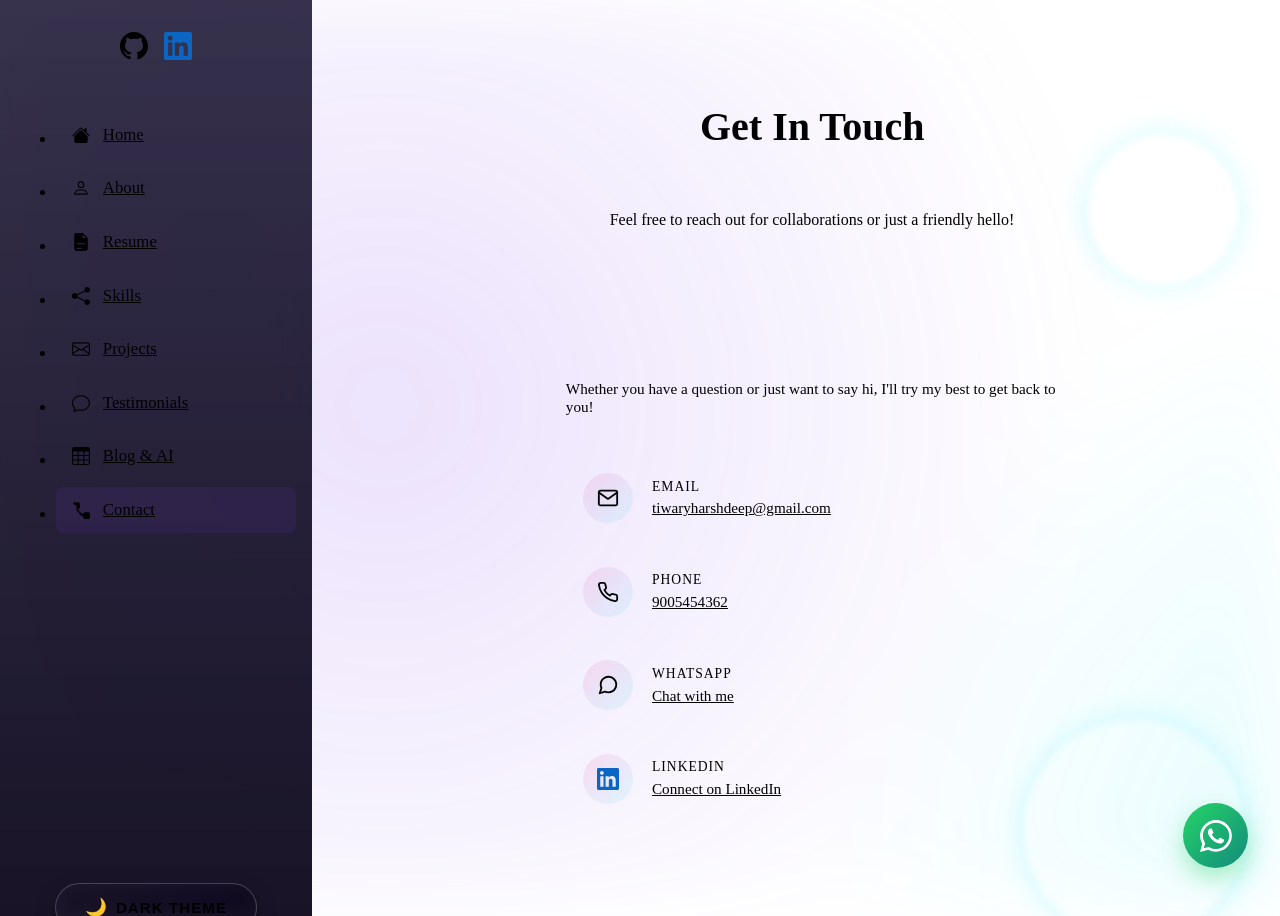
==== contact.html @ 8a3a074f "Update website content" ====
<!DOCTYPE html>
<html lang="en">
<head>
    <meta charset="UTF-8">
    <meta name="viewport" content="width=device-width, initial-scale=1.0">
    <title>Harshdeep Tiwari - Contact</title>
    <!-- CSS Links -->
    <link rel="stylesheet" href="main.css">
    <link rel="stylesheet" href="layout.css">
    <link rel="stylesheet" href="animations.css">
</head>
<body>
    
    <!-- Left Sidebar -->
    <aside class="sidebar">
        <div class="sidebar-profile">
            <div class="sidebar-socials" style="display: flex; justify-content: center; gap: 1rem;">
                <a href="https://github.com/tiwaryharshdeep-ui" target="_blank" rel="noopener noreferrer" style="color: var(--text-color); transition: transform 0.3s, color 0.3s;" onmouseover="this.style.transform='scale(1.2)'; this.style.color='var(--primary-accent)';" onmouseout="this.style.transform='scale(1)'; this.style.color='var(--text-color)';" title="GitHub">
                    <svg width="28" height="28" viewBox="0 0 24 24" fill="currentColor" xmlns="http://www.w3.org/2000/svg"><path d="M12 0C5.37 0 0 5.373 0 12c0 5.302 3.438 9.8 8.207 11.387.6.113.793-.261.793-.577v-2.234c-3.338.726-4.033-1.416-4.033-1.416-.546-1.387-1.333-1.756-1.333-1.756-1.089-.745.083-.729.083-.729 1.205.084 1.839 1.237 1.839 1.237 1.07 1.834 2.807 1.304 3.492.997.107-.775.418-1.305.762-1.604-2.665-.305-5.467-1.334-5.467-5.931 0-1.311.469-2.381 1.236-3.221-.124-.303-.535-1.524.117-3.176 0 0 1.008-.322 3.301 1.23A11.509 11.509 0 0112 5.803c1.02.005 2.047.138 3.006.404 2.291-1.552 3.297-1.23 3.297-1.23.653 1.653.242 2.874.118 3.176.77.84 1.235 1.911 1.235 3.221 0 4.609-2.807 5.624-5.479 5.921.43.372.823 1.102.823 2.222v3.293c0 .319.192.694.801.576C20.566 21.797 24 17.3 24 12c0-6.627-5.373-12-12-12z"/></svg>
                </a>
                <a href="https://www.linkedin.com/in/harshdeep-tiwari-464042344" target="_blank" rel="noopener noreferrer" style="transition: transform 0.3s;" onmouseover="this.style.transform='scale(1.2)'" onmouseout="this.style.transform='scale(1)'" title="LinkedIn">
                    <svg width="28" height="28" viewBox="0 0 24 24" fill="#0A66C2" xmlns="http://www.w3.org/2000/svg"><path d="M20.447 20.452h-3.554v-5.569c0-1.328-.027-3.037-1.852-3.037-1.853 0-2.136 1.445-2.136 2.939v5.667H9.351V9h3.414v1.561h.046c.477-.9 1.637-1.85 3.37-1.85 3.601 0 4.267 2.37 4.267 5.455v6.286zM5.337 7.433c-1.144 0-2.063-.926-2.063-2.065 0-1.138.92-2.063 2.063-2.063 1.14 0 2.064.925 2.064 2.063 0 1.139-.925 2.065-2.064 2.065zm1.782 13.019H3.555V9h3.564v11.452zM22.225 0H1.771C.792 0 0 .774 0 1.729v20.542C0 23.227.792 24 1.771 24h20.451C23.2 24 24 23.227 24 22.271V1.729C24 .774 23.2 0 22.222 0h.003z"/></svg>
                </a>
            </div>
        </div>
        <nav class="sidebar-nav">
            <ul class="nav-links">
                <li><a href="index.html">Home</a></li>
                <li><a href="about.html">About</a></li>
                <li><a href="resume.html">Resume</a></li>
                <li><a href="skills.html">Skills</a></li>
                <li><a href="projects.html">Projects</a></li>
                <li><a href="testimonials.html">Testimonials</a></li>
                <li><a href="blog.html">Blog & AI</a></li>
                <li><a href="contact.html" class="active">Contact</a></li>
            </ul>
        </nav>
        <div class="sidebar-footer">
            <button id="theme-toggle" class="theme-toggle-btn" aria-label="Toggle theme">☀️ Theme</button>
        </div>
    </aside>

    <!-- Main Content -->
    <main class="main-content" style="height: 100vh; overflow: hidden; display: flex; align-items: center;">
        <section id="contact" style="width: 100%; padding: 0;">
            <div class="container">
                <div class="section-header" style="margin-bottom: 1.2rem;">
                    <h2 class="section-title">Get In Touch</h2>
                </div>
                <p class="contact-desc text-center" style="margin-bottom: 1.5rem; font-size: 1rem;">Feel free to reach out for collaborations or just a friendly hello!</p>
                
                <div class="contact-grid" style="grid-template-columns: 1fr; max-width: 550px; margin: 0 auto;">
                    <div class="contact-info card" style="padding: 1.8rem;">
                        <h3 style="font-size: 1.5rem; margin-bottom: 0.5rem;">Contact Information</h3>
                        <p class="info-text" style="margin-bottom: 1.2rem; font-size: 0.95rem;">Whether you have a question or just want to say hi, I'll try my best to get back to you!</p>
                        
                        <div class="contact-methods" style="gap: 1rem;">
                            <div class="contact-method" style="padding: 0.8rem 1rem;">
                                <div class="method-icon">
                                    <svg width="22" height="22" viewBox="0 0 24 24" fill="none" stroke="currentColor" stroke-width="2" stroke-linecap="round" stroke-linejoin="round"><path d="M4 4h16c1.1 0 2 .9 2 2v12c0 1.1-.9 2-2 2H4c-1.1 0-2-.9-2-2V6c0-1.1.9-2 2-2z"></path><polyline points="22,6 12,13 2,6"></polyline></svg>
                                </div>
                                <div class="method-details">
                                    <span class="method-title" style="font-size: 0.85rem;">Email</span>
                                    <a href="#" class="contact-link action-modal-trigger" data-type="email" data-target="tiwaryharshdeep@gmail.com" style="font-size: 0.95rem;">tiwaryharshdeep@gmail.com</a>
                                </div>
                            </div>
                            
                            <div class="contact-method" style="padding: 0.8rem 1rem;">
                                <div class="method-icon">
                                    <svg width="22" height="22" viewBox="0 0 24 24" fill="none" stroke="currentColor" stroke-width="2" stroke-linecap="round" stroke-linejoin="round"><path d="M22 16.92v3a2 2 0 0 1-2.18 2 19.79 19.79 0 0 1-8.63-3.07 19.5 19.5 0 0 1-6-6 19.79 19.79 0 0 1-3.07-8.67A2 2 0 0 1 4.11 2h3a2 2 0 0 1 2 1.72 12.84 12.84 0 0 0 .7 2.81 2 2 0 0 1-.45 2.11L8.09 9.91a16 16 0 0 0 6 6l1.27-1.27a2 2 0 0 1 2.11-.45 12.84 12.84 0 0 0 2.81.7A2 2 0 0 1 22 16.92z"></path></svg>
                                </div>
                                <div class="method-details">
                                    <span class="method-title" style="font-size: 0.85rem;">Phone</span>
                                    <a href="tel:+919005454362" class="contact-link" style="font-size: 0.95rem;">9005454362</a>
                                </div>
                            </div>
                            
                            <div class="contact-method" style="padding: 0.8rem 1rem;">
                                <div class="method-icon">
                                    <svg width="22" height="22" viewBox="0 0 24 24" fill="none" stroke="currentColor" stroke-width="2" stroke-linecap="round" stroke-linejoin="round"><path d="M21 11.5a8.38 8.38 0 0 1-.9 3.8 8.5 8.5 0 0 1-7.6 4.7 8.38 8.38 0 0 1-3.8-.9L3 21l1.9-5.7a8.38 8.38 0 0 1-.9-3.8 8.5 8.5 0 0 1 4.7-7.6 8.38 8.38 0 0 1 3.8-.9h.5a8.48 8.48 0 0 1 8 8v.5z"></path></svg>
                                </div>
                                <div class="method-details">
                                    <span class="method-title" style="font-size: 0.85rem;">WhatsApp</span>
                                    <a href="#" class="contact-link action-modal-trigger" data-type="whatsapp" data-target="919005454362" style="font-size: 0.95rem;">Chat with me</a>
                                </div>
                            </div>
                            
                            <div class="contact-method" style="padding: 0.8rem 1rem;">
                                <div class="method-icon">
                                    <svg width="22" height="22" viewBox="0 0 24 24" fill="#0A66C2" xmlns="http://www.w3.org/2000/svg"><path d="M20.447 20.452h-3.554v-5.569c0-1.328-.027-3.037-1.852-3.037-1.853 0-2.136 1.445-2.136 2.939v5.667H9.351V9h3.414v1.561h.046c.477-.9 1.637-1.85 3.37-1.85 3.601 0 4.267 2.37 4.267 5.455v6.286zM5.337 7.433c-1.144 0-2.063-.926-2.063-2.065 0-1.138.92-2.063 2.063-2.063 1.14 0 2.064.925 2.064 2.063 0 1.139-.925 2.065-2.064 2.065zm1.782 13.019H3.555V9h3.564v11.452zM22.225 0H1.771C.792 0 0 .774 0 1.729v20.542C0 23.227.792 24 1.771 24h20.451C23.2 24 24 23.227 24 22.271V1.729C24 .774 23.2 0 22.222 0h.003z"/></svg>
                                </div>
                                <div class="method-details">
                                    <span class="method-title" style="font-size: 0.85rem;">LinkedIn</span>
                                    <a href="https://www.linkedin.com/in/harshdeep-tiwari-464042344" target="_blank" rel="noopener noreferrer" class="contact-link" style="font-size: 0.95rem;">Connect on LinkedIn</a>
                                </div>
                            </div>
                        </div>
                    </div>
                </div>
            </div>
        </section>
    <!-- Action Modal -->
    <div id="action-modal" class="modal">
        <div class="modal-content card">
            <span class="close-modal">&times;</span>
            <h3 id="modal-title" style="margin-bottom: 0.5rem; background: linear-gradient(to right, var(--primary-accent), var(--secondary-accent)); -webkit-background-clip: text; -webkit-text-fill-color: transparent;">Please enter your details</h3>
            <p style="color: var(--text-muted); margin-bottom: 1.5rem;">Let me know a bit about you before we connect.</p>
            <form id="action-form" class="contact-form">
                <input type="hidden" id="action-type" value="">
                <input type="hidden" id="action-target" value="">
                <div class="form-group">
                    <input type="text" id="action-name" name="name" class="form-input" placeholder="Your Name" required>
                </div>
                <div class="form-group">
                    <input type="text" id="action-purpose" name="purpose" class="form-input" placeholder="Purpose of contact / Message" required>
                </div>
                <button type="submit" class="btn btn-primary submit-btn">
                    <span>Continue</span>
                </button>
            </form>
        </div>
    </div>
    </main>

    <!-- JS Scripts -->
    <script src="data.js"></script>
    <script src="navigation.js"></script>
    <script src="main.js"></script>
</body>
</html>
---- layout.css ----
/* Responsive Layout Containers */

.container {
    width: 100%;
    max-width: 1200px;
    margin: 0 auto;
    padding: 0 2rem;
}

section {
    padding: 6rem 0;
    position: relative;
}

.section-header {
    text-align: center;
    margin-bottom: 4rem;
}

.section-title {
    font-size: 2.5rem;
    display: inline-block;
    position: relative;
    padding-bottom: 0.5rem;
}

.section-title::after {
    content: '';
    position: absolute;
    bottom: 0;
    left: 50%;
    transform: translateX(-50%);
    width: 60px;
    height: 3px;
    background: linear-gradient(90deg, var(--primary-accent), var(--secondary-accent));
    border-radius: 2px;
}

/* Grid Layouts */
.grid-2 {
    display: grid;
    grid-template-columns: repeat(2, 1fr);
    gap: 3rem;
}

.grid-3 {
    display: grid;
    grid-template-columns: repeat(3, 1fr);
    gap: 2rem;
}

/* Responsive adjustments */
@media (max-width: 992px) {
    section { padding: 4rem 0; }
    .grid-3 { grid-template-columns: repeat(2, 1fr); }
}

@media (max-width: 768px) {
    .container { padding: 0 1.5rem; }
    .grid-2 { grid-template-columns: 1fr; }
    .grid-3 { grid-template-columns: 1fr; }
    .section-title { font-size: 2rem; }
}

/* Hero Section Layout */
.hero-section {
    min-height: 100vh;
    display: flex;
    align-items: center;
    padding-top: 80px;
    padding-bottom: 40px;
}

.hero-container {
    display: flex;
    flex-direction: column;
    align-items: center;
    text-align: center;
    justify-content: center;
    gap: 2rem;
}

.hero-content {
    display: flex;
    flex-direction: column;
    align-items: center;
    text-align: center;
}

.hero-name {
    font-size: 3rem;
    font-weight: 700;
    margin-bottom: 0.8rem;
    font-family: var(--font-name);
    background: linear-gradient(to bottom, #ffffff 0%, #cccccc 30%, #999999 50%, #ffffff 51%, #e6e6e6 100%);
    -webkit-background-clip: text;
    -webkit-text-fill-color: transparent;
    filter: drop-shadow(2px 4px 2px rgba(0,0,0,0.8)) drop-shadow(0 0 15px var(--primary-accent)) drop-shadow(0 0 30px var(--secondary-accent));
    line-height: 1.3;
}

.hero-tagline {
    font-size: 1.3rem;
    margin-bottom: 1.5rem;
    max-width: 600px;
    font-family: var(--font-tagline);
    background: linear-gradient(to bottom, #e0f7fa 0%, #80deea 100%);
    -webkit-background-clip: text;
    -webkit-text-fill-color: transparent;
    filter: drop-shadow(1px 2px 1px rgba(0,0,0,0.8)) drop-shadow(0 0 10px var(--secondary-accent));
}

.hero-cta {
    display: flex;
    justify-content: center;
    flex-wrap: wrap;
    gap: 1.2rem;
}

.hero-image-wrapper {
    display: flex;
    justify-content: center;
    align-items: center;
    margin-bottom: 0.5rem;
}

.profile-placeholder {
    width: 100%;
    height: 100%;
    display: flex;
    align-items: center;
    justify-content: center;
    font-size: 5rem;
    font-family: var(--font-heading);
    color: var(--text-color);
}

.btn {
    padding: 0.7rem 1.6rem;
    border-radius: 8px;
    font-size: 0.9rem;
    font-weight: 600;
    cursor: pointer;
    text-align: center;
    display: inline-flex;
    align-items: center;
    justify-content: center;
    gap: 0.5rem;
    transition: all 0.25s ease;
    text-transform: none;
    letter-spacing: 0.3px;
}

.btn-primary {
    background: linear-gradient(135deg, #0ea5e9, #0284c7);
    color: #ffffff;
    border: 1px solid rgba(255, 255, 255, 0.15);
    box-shadow: 0 4px 12px rgba(14, 165, 233, 0.25);
}

.btn-primary:hover {
    background: linear-gradient(135deg, #0284c7, #0369a1);
    box-shadow: 0 6px 16px rgba(14, 165, 233, 0.35);
    transform: translateY(-2px);
}

.btn-secondary {
    background: rgba(255, 255, 255, 0.05);
    backdrop-filter: blur(8px);
    color: var(--text-color);
    border: 1px solid rgba(255, 255, 255, 0.2);
    box-shadow: 0 2px 8px rgba(0, 0, 0, 0.1);
}

.btn-secondary:hover {
    background: rgba(255, 255, 255, 0.12);
    color: #ffffff;
    border-color: var(--primary-accent);
    box-shadow: 0 4px 12px rgba(0, 0, 0, 0.2);
    transform: translateY(-2px);
}

@media (max-width: 768px) {
    .hero-container {
        flex-direction: column;
        text-align: center;
        padding-top: 2rem;
    }
    
    .hero-name { font-size: 2.2rem; }
    .hero-tagline { font-size: 1.1rem; margin: 0 auto 1.5rem; }
    .hero-cta { justify-content: center; }
}

/* Sidebar Layout */
body {
    display: flex;
}

.sidebar {
    width: 280px;
    height: 100vh;
    position: fixed;
    top: 0;
    left: 0;
    background: linear-gradient(180deg, rgba(20, 15, 45, 0.85) 0%, rgba(10, 5, 25, 0.95) 100%);
    backdrop-filter: blur(12px);
    -webkit-backdrop-filter: blur(12px);
    border-right: 1px solid var(--border-color);
    padding: 2rem 1rem;
    display: flex;
    flex-direction: column;
    z-index: 1000;
    transition: var(--transition);
}

[data-theme="light"] .sidebar {
    background: rgba(255, 255, 255, 0.8);
}

.sidebar-profile {
    text-align: center;
    margin-bottom: 2rem;
}

.sidebar-img-wrapper {
    width: 120px;
    height: 120px;
    margin: 0 auto 1rem;
    border-radius: 50%;
    padding: 5px;
    background: conic-gradient(from 0deg, var(--primary-accent), var(--secondary-accent), var(--primary-accent));
}

.sidebar-img {
    width: 100%;
    height: 100%;
    object-fit: cover;
    border-radius: 50%;
    border: 3px solid var(--bg-color);
}

.sidebar-name {
    font-size: 2.2rem;
    margin-bottom: 0.2rem;
    font-family: var(--font-name);
    background: linear-gradient(to bottom, #ffffff 0%, #cccccc 30%, #999999 50%, #ffffff 51%, #e6e6e6 100%);
    -webkit-background-clip: text;
    -webkit-text-fill-color: transparent;
    filter: drop-shadow(1px 2px 1px rgba(0,0,0,0.8)) drop-shadow(0 0 10px var(--primary-accent));
    line-height: 1.2;
}

.sidebar-title {
    font-size: 1.3rem;
    font-family: var(--font-tagline);
    background: linear-gradient(to bottom, #e0f7fa 0%, #80deea 100%);
    -webkit-background-clip: text;
    -webkit-text-fill-color: transparent;
    filter: drop-shadow(1px 1px 1px rgba(0,0,0,0.8)) drop-shadow(0 0 5px var(--secondary-accent));
}

.sidebar-nav {
    flex-grow: 1;
    overflow-y: auto;
}

.nav-links {
    display: flex;
    flex-direction: column;
    gap: 0.5rem;
}

.nav-links li {
    width: 100%;
}

.nav-links a {
    position: relative;
    color: var(--text-color);
    font-weight: 500;
    display: flex;
    align-items: center;
    padding: 0.8rem 1rem;
    border-radius: 8px;
    transition: var(--transition);
}

[data-theme="light"] .nav-links a {
    color: #1e3a8a; /* Deep blue instead of black text in light mode */
}

.nav-links a::after {
    content: '';
    position: absolute;
    bottom: 5px;
    left: 1rem;
    right: 1rem;
    height: 2px;
    background: var(--primary-accent);
    transform: scaleX(0);
    transform-origin: right;
    transition: transform 0.3s ease;
}

.nav-links a:hover::after, .nav-links a.active::after {
    transform: scaleX(1);
    transform-origin: left;
}

.nav-links a:hover, .nav-links a.active {
    background: rgba(124, 58, 237, 0.1);
    color: var(--primary-accent);
}

.sidebar-footer {
    padding-top: 2rem;
    text-align: center;
}

.theme-toggle-btn {
    background: linear-gradient(135deg, rgba(255,255,255,0.05), rgba(255,255,255,0.01));
    backdrop-filter: blur(10px);
    -webkit-backdrop-filter: blur(10px);
    border: 1px solid rgba(255, 255, 255, 0.2);
    box-shadow: 0 8px 20px 0 rgba(0, 0, 0, 0.3);
    border-radius: 50px;
    padding: 0.8rem 1.8rem;
    font-size: 1.1rem;
    font-weight: 700;
    cursor: pointer;
    color: var(--text-color);
    transition: all 0.4s cubic-bezier(0.175, 0.885, 0.32, 1.275);
    display: inline-flex;
    align-items: center;
    gap: 0.8rem;
    text-transform: uppercase;
    letter-spacing: 1px;
}

.theme-toggle-btn:hover {
    transform: translateY(-4px) scale(1.05);
    box-shadow: 0 10px 25px rgba(255, 0, 122, 0.5);
    border-color: var(--primary-accent);
    color: var(--primary-accent);
}

.main-content {
    margin-left: 280px;
    width: calc(100% - 280px);
    min-height: 100vh;
    animation: fadeIn 0.8s ease-out forwards;
}

@keyframes fadeIn {
    from { opacity: 0; transform: translateY(15px); }
    to { opacity: 1; transform: translateY(0); }
}

.mobile-menu-btn {
    display: none;
    position: fixed;
    top: 1rem;
    right: 1rem;
    z-index: 2000;
    background: var(--card-bg);
    border: 1px solid var(--border-color);
    border-radius: 8px;
    padding: 0.5rem 0.8rem;
    color: var(--text-color);
    cursor: pointer;
    backdrop-filter: blur(5px);
    font-size: 1.5rem;
    line-height: 1;
    transition: var(--transition);
}

.mobile-menu-btn:hover {
    color: var(--primary-accent);
    border-color: var(--primary-accent);
}

@media (max-width: 992px) {
    .mobile-menu-btn {
        display: block;
    }
    .sidebar {
        transform: translateX(-100%);
        transition: transform 0.3s ease;
    }
    .sidebar.active {
        transform: translateX(0);
        box-shadow: 0 0 20px rgba(0,0,0,0.5);
    }
    .main-content {
        margin-left: 0;
        width: 100%;
        padding-top: 60px;
    }
}

/* Cards */
.card {
    background: var(--card-bg);
    border: 1px solid var(--border-color);
    border-radius: 15px;
    padding: 2rem;
    transition: var(--transition);
}

.project-card .project-img {
    height: 200px;
    background: rgba(255, 255, 255, 0.05);
    border-radius: 10px;
    margin-bottom: 1.5rem;
}

.project-title { margin-bottom: 1rem; }
.project-tech { color: var(--secondary-accent); font-size: 0.9rem; margin-bottom: 1rem; }

.testimonial-card .author { font-weight: 700; margin-top: 1rem; }
.testimonial-card .role { color: var(--text-muted); font-size: 0.9rem; }

/* Contact Section */
.text-center {
    text-align: center;
}

.contact-desc {
    font-size: 1.2rem;
    color: var(--text-muted);
    margin-bottom: 3rem;
}

.contact-grid {
    display: grid;
    grid-template-columns: 1fr 1.5fr;
    gap: 2rem;
    max-width: 1000px;
    margin: 0 auto;
}

.contact-info {
    display: flex;
    flex-direction: column;
    gap: 1.5rem;
}

.contact-info h3, .contact-form-container h3 {
    font-size: 1.8rem;
    margin-bottom: 1rem;
    background: linear-gradient(to right, var(--primary-accent), var(--secondary-accent));
    -webkit-background-clip: text;
    -webkit-text-fill-color: transparent;
}

.info-text {
    color: var(--text-muted);
    margin-bottom: 1.5rem;
}

.contact-methods {
    display: flex;
    flex-direction: column;
    gap: 1.5rem;
}

.contact-method {
    display: flex;
    align-items: center;
    gap: 1.2rem;
    padding: 1rem;
    border-radius: 10px;
    background: rgba(255,255,255,0.02);
    border: 1px solid rgba(255,255,255,0.05);
    transition: var(--transition);
}

.contact-method:hover {
    transform: translateY(-3px);
    background: rgba(255,255,255,0.05);
    border-color: rgba(255,255,255,0.1);
    box-shadow: 0 5px 15px rgba(0,0,0,0.1);
}

.method-icon {
    width: 50px;
    height: 50px;
    display: flex;
    align-items: center;
    justify-content: center;
    background: linear-gradient(135deg, rgba(255, 0, 122, 0.1), rgba(0, 240, 255, 0.1));
    border-radius: 50%;
    color: var(--secondary-accent);
    flex-shrink: 0;
    transition: var(--transition);
}

.contact-method:hover .method-icon {
    color: var(--primary-accent);
    transform: scale(1.1);
    box-shadow: var(--glow-primary);
}

.method-details {
    display: flex;
    flex-direction: column;
}

.method-title {
    font-size: 0.9rem;
    color: var(--text-muted);
    text-transform: uppercase;
    letter-spacing: 1px;
    margin-bottom: 0.3rem;
}

.contact-link {
    color: var(--text-color);
    font-weight: 500;
    transition: var(--transition);
}

.contact-link:hover {
    color: var(--primary-accent);
}

/* Form Styles */
.contact-form {
    display: flex;
    flex-direction: column;
    gap: 1.5rem;
}

.form-group {
    position: relative;
}

.form-input, .form-textarea {
    width: 100%;
    padding: 1rem 1.2rem;
    background: rgba(0, 0, 0, 0.2);
    border: 1px solid var(--border-color);
    border-radius: 8px;
    color: var(--text-color);
    font-family: var(--font-body);
    font-size: 1rem;
    transition: var(--transition);
    backdrop-filter: blur(5px);
}

[data-theme="light"] .form-input, [data-theme="light"] .form-textarea {
    background: rgba(255, 255, 255, 0.5);
}

.form-input:focus, .form-textarea:focus {
    outline: none;
    border-color: var(--secondary-accent);
    box-shadow: 0 0 10px rgba(0, 240, 255, 0.2);
    background: rgba(0, 0, 0, 0.3);
}

[data-theme="light"] .form-input:focus, [data-theme="light"] .form-textarea:focus {
    background: rgba(255, 255, 255, 0.9);
}

.form-textarea {
    resize: vertical;
    min-height: 120px;
}

.submit-btn {
    display: inline-flex;
    align-items: center;
    justify-content: center;
    gap: 0.8rem;
    width: 100%;
    padding: 1.2rem;
    font-size: 1.1rem;
}

.send-icon {
    transition: transform 0.3s ease;
}

.submit-btn:hover .send-icon {
    transform: translate(4px, -4px);
}

@media (max-width: 992px) {
    .contact-grid {
        grid-template-columns: 1fr;
    }
}

@media (max-width: 768px) {
    .contact-method {
        padding: 0.8rem;
    }
    .method-icon {
        width: 40px;
        height: 40px;
    }
}

/* About Section */
.about-grid {
    display: grid;
    grid-template-columns: 1fr 1.5fr;
    gap: 4rem;
    align-items: center;
}

.about-image-wrapper {
    padding: 1rem;
    position: relative;
    border-radius: 20px;
}

.about-image-inner {
    position: relative;
    border-radius: 15px;
    overflow: hidden;
    aspect-ratio: 4/5;
}

.about-hero-img {
    width: 100%;
    height: 100%;
    object-fit: cover;
    transition: transform 0.5s ease;
}

.about-image-wrapper:hover .about-hero-img {
    transform: scale(1.05);
}

.about-experience-badge {
    position: absolute;
    bottom: -20px;
    right: -20px;
    background: linear-gradient(135deg, var(--primary-accent), var(--secondary-accent));
    padding: 1.5rem;
    border-radius: 50%;
    width: 140px;
    height: 140px;
    display: flex;
    flex-direction: column;
    justify-content: center;
    align-items: center;
    text-align: center;
    box-shadow: 0 10px 30px rgba(0,0,0,0.3);
    border: 4px solid var(--bg-color);
    animation: float 4s ease-in-out infinite;
}

@keyframes float {
    0% { transform: translateY(0px); }
    50% { transform: translateY(-10px); }
    100% { transform: translateY(0px); }
}

.badge-number {
    font-size: 1.2rem;
    font-weight: 700;
    color: #fff;
    margin-bottom: 0.2rem;
}

.badge-text {
    font-size: 0.8rem;
    color: rgba(255,255,255,0.9);
    line-height: 1.2;
}

.about-greeting {
    font-size: 2.5rem;
    margin-bottom: 1rem;
}

.highlight-text {
    background: linear-gradient(45deg, var(--primary-accent), var(--secondary-accent));
    -webkit-background-clip: text;
    -webkit-text-fill-color: transparent;
}

.about-lead {
    font-size: 1.3rem;
    color: var(--text-color);
    margin-bottom: 2rem;
    font-family: var(--font-tagline);
}

.about-description {
    color: var(--text-muted);
    margin-bottom: 2.5rem;
    display: flex;
    flex-direction: column;
    gap: 1rem;
    font-size: 1.1rem;
}

.about-highlights {
    display: grid;
    grid-template-columns: 1fr 1fr;
    gap: 1.5rem;
    margin-bottom: 3rem;
}

.highlight-item {
    display: flex;
    align-items: flex-start;
    gap: 1rem;
    padding: 1.5rem;
    background: rgba(255,255,255,0.02);
    border: 1px solid rgba(255,255,255,0.05);
    border-radius: 15px;
    transition: var(--transition);
}

.highlight-item:hover {
    transform: translateY(-5px);
    background: rgba(255,255,255,0.05);
    border-color: var(--primary-accent);
}

.highlight-icon {
    font-size: 2rem;
    background: linear-gradient(135deg, rgba(255, 0, 122, 0.1), rgba(0, 240, 255, 0.1));
    width: 50px;
    height: 50px;
    display: flex;
    align-items: center;
    justify-content: center;
    border-radius: 12px;
}

.highlight-info h4 {
    margin-bottom: 0.3rem;
    font-size: 1.1rem;
}

.highlight-info p {
    color: var(--text-muted);
    font-size: 0.9rem;
}

.about-cta {
    display: flex;
    gap: 1rem;
}

@media (max-width: 992px) {
    .about-grid {
        grid-template-columns: 1fr;
        gap: 3rem;
    }
    .about-image-wrapper {
        max-width: 400px;
        margin: 0 auto;
    }
    .about-experience-badge {
        bottom: -10px;
        right: -10px;
        width: 100px;
        height: 100px;
        padding: 1rem;
    }
    .badge-number { font-size: 1rem; }
    .badge-text { font-size: 0.7rem; }
}

@media (max-width: 768px) {
    .about-highlights {
        grid-template-columns: 1fr;
    }
    .about-greeting {
        font-size: 2rem;
    }
}

/* Modal Styles */
.modal {
    display: none; 
    position: fixed; 
    z-index: 1000; 
    left: 0;
    top: 0;
    width: 100%; 
    height: 100%; 
    background-color: rgba(0,0,0,0.5); 
    backdrop-filter: blur(5px);
    align-items: center;
    justify-content: center;
}

.modal.show {
    display: flex;
}

.modal-content {
    background-color: var(--card-bg);
    padding: 2rem;
    border-radius: 15px;
    width: 90%;
    max-width: 500px;
    position: relative;
    border: 1px solid var(--border-color);
}

.close-modal {
    color: var(--text-color);
    position: absolute;
    top: 15px;
    right: 20px;
    font-size: 28px;
    font-weight: bold;
    cursor: pointer;
}

.close-modal:hover {
    color: var(--primary-accent);
}

/* Floating WhatsApp Widget */
.floating-wa {
    position: fixed;
    bottom: 2rem;
    right: 2rem;
    width: 65px;
    height: 65px;
    background: linear-gradient(135deg, #25D366, #128C7E);
    color: white;
    border-radius: 50%;
    display: flex;
    justify-content: center;
    align-items: center;
    box-shadow: 0 10px 25px rgba(37, 211, 102, 0.4);
    z-index: 1000;
    transition: transform 0.3s cubic-bezier(0.175, 0.885, 0.32, 1.275), box-shadow 0.3s ease;
}

.floating-wa:hover {
    transform: scale(1.15);
    box-shadow: 0 15px 35px rgba(37, 211, 102, 0.6);
    color: white;
}

@media (max-width: 768px) {
    .floating-wa {
        bottom: 1.5rem;
        right: 1.5rem;
        width: 55px;
        height: 55px;
    }
}

/* Scroll Progress Bar */
#scroll-progress {
    position: fixed;
    top: 0;
    left: 0;
    width: 0%;
    height: 4px;
    background: linear-gradient(90deg, var(--primary-accent), var(--secondary-accent));
    z-index: 10000;
    transition: width 0.1s ease;
}

/* Back to Top Button */
#back-to-top {
    position: fixed;
    bottom: 2rem;
    left: 2rem;
    width: 50px;
    height: 50px;
    background: var(--card-bg);
    color: var(--primary-accent);
    border: 1px solid var(--border-color);
    border-radius: 50%;
    display: flex;
    justify-content: center;
    align-items: center;
    cursor: pointer;
    z-index: 999;
    opacity: 0;
    visibility: hidden;
    transform: translateY(20px);
    transition: all 0.3s cubic-bezier(0.175, 0.885, 0.32, 1.275);
    backdrop-filter: blur(10px);
}
#back-to-top.visible {
    opacity: 1;
    visibility: visible;
    transform: translateY(0);
}
#back-to-top:hover {
    background: var(--primary-accent);
    color: white;
    transform: translateY(-5px);
}
@media (max-width: 768px) {
    #back-to-top {
        bottom: 1.5rem;
        left: 1.5rem;
        width: 45px;
        height: 45px;
    }
}

/* Background Glowing Blobs */
.bg-blob {
    position: fixed;
    border-radius: 50%;
    filter: blur(120px);
    z-index: -1;
    opacity: 0.15;
    pointer-events: none;
}
.blob-1 {
    top: -10%;
    left: -10%;
    width: 50vw;
    height: 50vw;
    background: var(--primary-accent);
    animation: floatBlob 15s infinite alternate ease-in-out;
}
.blob-2 {
    bottom: -10%;
    right: -10%;
    width: 60vw;
    height: 60vw;
    background: var(--secondary-accent);
    animation: floatBlob 20s infinite alternate-reverse ease-in-out;
}
[data-theme="light"] .bg-blob {
    opacity: 0.1;
}

/* ==========================================================================
   Responsive Design System (Mobile, Tablet, Desktop)
   ========================================================================== */

/* Tablet Breakpoints (max-width: 992px) */
@media (max-width: 992px) {
    .container {
        padding: 0 1.5rem;
    }

    .main-content {
        margin-left: 0;
        width: 100%;
        padding-top: 70px;
    }

    .sidebar {
        width: 260px;
        transform: translateX(-100%);
        transition: transform 0.35s cubic-bezier(0.4, 0, 0.2, 1);
        z-index: 10000;
        box-shadow: none;
    }

    .sidebar.active {
        transform: translateX(0);
        box-shadow: 10px 0 30px rgba(0, 0, 0, 0.7);
    }

    .mobile-menu-btn {
        display: flex;
        align-items: center;
        justify-content: center;
        position: fixed;
        top: 1rem;
        right: 1rem;
        width: 44px;
        height: 44px;
        border-radius: 12px;
        background: var(--card-bg);
        border: 1px solid var(--border-color);
        color: var(--primary-accent);
        font-size: 1.4rem;
        z-index: 10001;
        cursor: pointer;
        backdrop-filter: blur(10px);
        -webkit-backdrop-filter: blur(10px);
        transition: all 0.3s ease;
    }

    .grid-3 {
        grid-template-columns: repeat(2, 1fr);
        gap: 1.5rem;
    }

    .grid-2 {
        grid-template-columns: 1fr;
        gap: 1.5rem;
    }

    .about-grid {
        grid-template-columns: 1fr;
        gap: 2.5rem;
    }

    .services-grid {
        grid-template-columns: repeat(2, 1fr) !important;
        gap: 1.5rem !important;
    }

    .skills-grid {
        grid-template-columns: repeat(3, 1fr) !important;
        gap: 1.2rem !important;
    }
}

/* Mobile Breakpoints (max-width: 768px) */
@media (max-width: 768px) {
    .container {
        padding: 0 1rem;
    }

    .section-title {
        font-size: 1.75rem;
    }

    /* Hero Section Mobile Adjustments */
    .hero-section {
        min-height: auto;
        padding-top: 50px;
        padding-bottom: 40px;
    }

    .hero-container {
        gap: 1.5rem;
    }

    .hero-name {
        font-size: 2.1rem;
    }

    .hero-tagline {
        font-size: 1.05rem;
        margin-bottom: 1.2rem;
    }

    .hero-description {
        font-size: 0.9rem;
        margin-bottom: 1.5rem;
        padding: 0 0.5rem;
    }

    .circular-profile-card {
        width: 170px;
        height: 170px;
    }

    .card-badge {
        width: 36px;
        height: 36px;
    }

    .card-badge img {
        width: 20px;
        height: 20px;
    }

    .card-badge svg {
        width: 18px;
        height: 18px;
    }

    .badge-1 { top: -12%; left: 38%; }
    .badge-2 { top: 6%; right: -12%; }
    .badge-3 { top: 44%; right: -18%; }
    .badge-4 { bottom: 6%; right: -12%; }
    .badge-5 { bottom: -12%; left: 38%; }
    .badge-6 { bottom: 6%; left: -12%; }
    .badge-7 { top: 44%; left: -18%; }

    .hero-cta {
        flex-direction: column;
        width: 100%;
        max-width: 280px;
        gap: 0.8rem;
    }

    .btn {
        width: 100%;
        padding: 0.7rem 1.2rem;
        font-size: 0.85rem;
    }

    /* Grid Layouts on Mobile */
    .grid-3, .services-grid, .skills-grid {
        grid-template-columns: repeat(2, 1fr) !important;
        gap: 1rem !important;
    }

    .card {
        padding: 1.4rem 1rem;
    }

    /* Contact Section Mobile Overflow Fix */
    .main-content[style*="height: 100vh"] {
        height: auto !important;
        min-height: 100vh;
        overflow: visible !important;
    }

    .floating-wa {
        bottom: 1.2rem;
        right: 1.2rem;
        width: 50px;
        height: 50px;
    }

    #back-to-top {
        bottom: 1.2rem;
        left: 1.2rem;
        width: 44px;
        height: 44px;
    }
}

/* Small Mobile Breakpoints (max-width: 480px) */
@media (max-width: 480px) {
    .grid-3, .services-grid, .skills-grid {
        grid-template-columns: 1fr !important;
    }

    .hero-name {
        font-size: 1.8rem;
    }

    .circular-profile-card {
        width: 150px;
        height: 150px;
    }
}

/* Resume Specific Layout Styles */
.resume-header-card {
    display: flex;
    justify-content: space-between;
    align-items: center;
    flex-wrap: wrap;
    gap: 1.5rem;
    padding: 2rem 2.5rem;
    margin-bottom: 2.5rem;
}

.resume-download-box {
    display: flex;
    align-items: center;
    gap: 1rem;
    flex-wrap: wrap;
}

.resume-section {
    margin-bottom: 2.5rem;
}

.resume-section-title {
    font-size: 1.4rem;
    color: var(--primary-accent);
    margin-bottom: 1.5rem;
    display: flex;
    align-items: center;
    gap: 0.75rem;
    border-bottom: 1px solid var(--border-color, rgba(255, 255, 255, 0.1));
    padding-bottom: 0.75rem;
}

.resume-timeline {
    position: relative;
    padding-left: 2rem;
    border-left: 2px solid var(--primary-accent);
}

.resume-timeline-item {
    position: relative;
    margin-bottom: 2rem;
}

.resume-timeline-item:last-child {
    margin-bottom: 0;
}

.resume-timeline-item::before {
    content: '';
    position: absolute;
    left: -2.5rem;
    top: 0.35rem;
    width: 14px;
    height: 14px;
    border-radius: 50%;
    background: var(--primary-accent);
    box-shadow: 0 0 10px var(--primary-accent);
}

.resume-item-header {
    display: flex;
    justify-content: space-between;
    align-items: baseline;
    flex-wrap: wrap;
    gap: 0.5rem;
    margin-bottom: 0.5rem;
}

.resume-item-title {
    font-size: 1.2rem;
    color: var(--text-color);
    font-weight: 600;
}

.resume-item-subtitle {
    font-size: 0.95rem;
    color: var(--secondary-accent);
    font-weight: 500;
}

.resume-item-date {
    font-size: 0.85rem;
    color: var(--text-muted);
    background: rgba(255, 255, 255, 0.05);
    padding: 0.2rem 0.6rem;
    border-radius: 12px;
}

.resume-bullet-list {
    list-style: none;
    padding: 0;
    margin: 0.75rem 0 0 0;
}

.resume-bullet-list li {
    position: relative;
    padding-left: 1.25rem;
    margin-bottom: 0.5rem;
    color: var(--text-muted);
    font-size: 0.95rem;
    line-height: 1.6;
}

.resume-bullet-list li::before {
    content: '▹';
    position: absolute;
    left: 0;
    color: var(--primary-accent);
    font-size: 1.1rem;
    line-height: 1;
}

.resume-skills-grid {
    display: grid;
    grid-template-columns: repeat(2, 1fr);
    gap: 1.5rem;
    width: 100%;
}

.resume-skill-box {
    background: rgba(255, 255, 255, 0.03);
    border: 1px solid rgba(255, 255, 255, 0.08);
    border-radius: 12px;
    padding: 1.25rem;
    display: flex;
    flex-direction: column;
    height: 100%;
}

.skill-tag-group {
    display: flex;
    flex-wrap: wrap;
    gap: 0.6rem;
    margin-top: 0.75rem;
    flex-grow: 1;
}

.skill-tag {
    background: rgba(0, 240, 255, 0.1);
    color: var(--primary-accent);
    border: 1px solid rgba(0, 240, 255, 0.25);
    padding: 0.4rem 0.9rem;
    border-radius: 20px;
    font-size: 0.88rem;
    font-weight: 500;
    transition: all 0.3s ease;
}

.skill-tag:hover {
    background: var(--primary-accent);
    color: #000;
    box-shadow: 0 0 12px var(--primary-accent);
    transform: translateY(-2px);
}

.pdf-viewer-card {
    padding: 1.5rem;
    border-radius: 16px;
    background: var(--card-bg, rgba(20, 20, 30, 0.6));
    backdrop-filter: blur(10px);
    border: 1px solid var(--border-color, rgba(255, 255, 255, 0.1));
    width: 100%;
}

.pdf-iframe-wrapper {
    width: 100%;
    height: 90vh;
    min-height: 850px;
    border-radius: 12px;
    overflow: hidden;
    box-shadow: 0 10px 30px rgba(0, 0, 0, 0.3);
}

.pdf-iframe {
    width: 100%;
    height: 100%;
    border: none;
}

/* True Fullscreen PDF View (No Small Pop-up Window) */
.pdf-modal {
    display: none;
    position: fixed;
    top: 0;
    left: 0;
    width: 100vw;
    height: 100vh;
    background: #0b0f19;
    z-index: 99999;
    padding: 0;
    margin: 0;
}

.pdf-modal.show {
    display: flex;
    flex-direction: column;
    animation: fadeIn 0.2s ease-in-out;
}

.pdf-modal-content {
    width: 100vw;
    height: 100vh;
    max-width: 100vw;
    max-height: 100vh;
    background: #0b0f19;
    border-radius: 0;
    border: none;
    display: flex;
    flex-direction: column;
    overflow: hidden;
    box-shadow: none;
}

.pdf-modal-header {
    display: flex;
    justify-content: space-between;
    align-items: center;
    padding: 0.75rem 1.5rem;
    background: #111827;
    border-bottom: 1px solid rgba(255, 255, 255, 0.1);
    height: 55px;
    flex-shrink: 0;
}

.pdf-modal-body {
    flex: 1;
    width: 100vw;
    height: calc(100vh - 55px);
}
    width: 100%;
    height: 100%;
}

/* Sidebar Resume Sub-Menu & ScrollSpy Styling */
.sidebar-resume-nav {
    margin-top: 1rem;
    padding-top: 0.8rem;
    border-top: 1px solid var(--border-color, rgba(255, 255, 255, 0.08));
}

.sidebar-section-title {
    font-size: 0.7rem;
    text-transform: uppercase;
    letter-spacing: 1px;
    color: var(--primary-accent);
    font-weight: 700;
    display: block;
    margin-bottom: 0.5rem;
    padding-left: 0.4rem;
}

.sidebar-sub-links {
    display: flex;
    flex-direction: column;
    gap: 0.25rem;
    max-height: 240px;
    overflow-y: auto;
    padding-right: 0.2rem;
}

.sidebar-sub-links::-webkit-scrollbar {
    width: 3px;
}
.sidebar-sub-links::-webkit-scrollbar-thumb {
    background: var(--primary-accent);
    border-radius: 4px;
}

.sidebar-sub-links a {
    font-size: 0.82rem;
    color: var(--text-muted);
    padding: 0.35rem 0.6rem;
    border-radius: 6px;
    display: flex;
    align-items: center;
    gap: 0.4rem;
    transition: all 0.2s ease;
    border-left: 2px solid transparent;
}

.sidebar-sub-links a:hover,
.sidebar-sub-links a.active {
    color: #ffffff;
    background: rgba(0, 240, 255, 0.12);
    border-left-color: var(--primary-accent);
    font-weight: 600;
}
---- animations.css ----
/* Keyframes, Glows, Glassmorphism */

/* Animated Aurora & Tech Grid Background */
body {
    background-color: var(--bg-color);
    position: relative;
}

body::before {
    content: '';
    position: fixed;
    top: 0; left: 0; width: 100%; height: 100%;
    background-image: 
        linear-gradient(rgba(255, 255, 255, 0.02) 1px, transparent 1px),
        linear-gradient(90deg, rgba(255, 255, 255, 0.02) 1px, transparent 1px);
    background-size: 40px 40px;
    z-index: -2;
    pointer-events: none;
}

[data-theme="light"] body::before {
    background-image: 
        linear-gradient(rgba(0, 0, 0, 0.03) 1px, transparent 1px),
        linear-gradient(90deg, rgba(0, 0, 0, 0.03) 1px, transparent 1px);
}

body::after {
    content: '';
    position: fixed;
    top: 0; left: 0; width: 100%; height: 100%;
    background: 
        radial-gradient(circle at 20% 30%, rgba(124, 58, 237, 0.15) 0%, transparent 40%),
        radial-gradient(circle at 80% 70%, rgba(0, 229, 255, 0.15) 0%, transparent 40%);
    filter: blur(40px);
    z-index: -1;
    pointer-events: none;
    background-size: 150% 150%;
    animation: aurora 15s ease-in-out infinite alternate;
}

@keyframes aurora {
    0% { background-position: 0% 0%; }
    100% { background-position: 100% 100%; }
}

[data-theme="light"] body::after {
    background: 
        radial-gradient(circle at 20% 30%, rgba(109, 40, 217, 0.1) 0%, transparent 40%),
        radial-gradient(circle at 80% 70%, rgba(2, 132, 199, 0.1) 0%, transparent 40%);
}

/* Circular Profile Card */
.circular-profile-card {
    position: relative;
    width: 200px;
    height: 200px;
    border-radius: 50%;
    display: flex;
    align-items: center;
    justify-content: center;
    z-index: 1;
}

.circular-profile-card::before {
    content: '';
    position: absolute;
    inset: -6px;
    border-radius: 50%;
    background: conic-gradient(from 0deg, var(--primary-accent), var(--secondary-accent), var(--primary-accent));
    animation: spin-border 4s linear infinite;
    z-index: -2;
    filter: blur(8px);
    opacity: 0.8;
    transition: opacity 0.3s ease;
}

.circular-profile-card:hover::before {
    opacity: 1;
    filter: blur(12px);
}

.circular-profile-card::after {
    content: '';
    position: absolute;
    inset: 0;
    border-radius: 50%;
    background: var(--bg-color);
    z-index: -1;
}

.profile-img-container {
    width: 100%;
    height: 100%;
    border-radius: 50%;
    overflow: hidden;
    padding: 6px;
    background: rgba(255, 255, 255, 0.05);
    backdrop-filter: blur(10px);
    -webkit-backdrop-filter: blur(10px);
    border: 1px solid rgba(255, 255, 255, 0.1);
}

.profile-img {
    width: 100%;
    height: 100%;
    object-fit: cover;
    border-radius: 50%;
    transition: transform 0.5s ease;
}

.circular-profile-card:hover .profile-img {
    transform: scale(1.05);
}

@keyframes spin-border {
    0% { transform: rotate(0deg); }
    100% { transform: rotate(360deg); }
}

/* Floating Badges */
.card-badge {
    position: absolute;
    width: 42px;
    height: 42px;
    background: var(--card-bg);
    backdrop-filter: blur(10px);
    -webkit-backdrop-filter: blur(10px);
    border: 1px solid var(--border-color);
    border-radius: 50%;
    display: flex;
    align-items: center;
    justify-content: center;
    box-shadow: 0 6px 12px rgba(0,0,0,0.2);
    z-index: 2;
    transition: transform 0.3s ease;
}

.card-badge:hover {
    transform: translateY(-5px) scale(1.1);
}

.card-badge img {
    width: 24px;
    height: 24px;
}

.card-badge svg {
    width: 22px;
    height: 22px;
}

.badge-1 { top: -10%; left: 40%; animation: float-badge 4s ease-in-out infinite; }
.badge-2 { top: 8%; right: -10%; animation: float-badge 5s ease-in-out infinite 1s; }
.badge-3 { top: 44%; right: -16%; animation: float-badge 4.5s ease-in-out infinite 0.5s; }
.badge-4 { bottom: 8%; right: -10%; animation: float-badge 4.2s ease-in-out infinite 1.5s; }
.badge-5 { bottom: -10%; left: 40%; animation: float-badge 4.8s ease-in-out infinite 0.8s; }
.badge-6 { bottom: 8%; left: -10%; animation: float-badge 5.1s ease-in-out infinite 1.2s; }
.badge-7 { top: 44%; left: -16%; animation: float-badge 4.6s ease-in-out infinite 0.3s; }

@keyframes float-badge {
    0%, 100% { transform: translateY(0); }
    50% { transform: translateY(-10px); }
}

/* Floating Animation */
@keyframes float {
    0% { transform: translateY(0px); }
    50% { transform: translateY(-20px); }
    100% { transform: translateY(0px); }
}

.float-anim {
    animation: float 6s ease-in-out infinite;
}

/* Professional Button Hover Styling */
.glow-effect {
    position: relative;
    z-index: 1;
    box-shadow: 0 4px 14px rgba(14, 165, 233, 0.2);
}

.glow-effect::before {
    display: none !important;
}

.glow-effect:hover {
    box-shadow: 0 6px 18px rgba(14, 165, 233, 0.3);
    transform: translateY(-2px);
}

@media (max-width: 768px) {
    .glass-profile {
        width: 280px;
        height: 280px;
    }
}

/* Card Glow Hover */
.card-glow:hover {
    box-shadow: 0 0 15px rgba(0, 229, 255, 0.2);
    border-color: rgba(0, 229, 255, 0.4);
    transform: translateY(-5px);
}

/* Unique Text Reveal Animation */
@keyframes text-reveal-unique {
    0% {
        clip-path: polygon(0 0, 0 0, 0 100%, 0% 100%);
        transform: translateX(-50px);
        opacity: 0;
        filter: blur(10px);
    }
    100% {
        clip-path: polygon(0 0, 100% 0, 100% 100%, 0 100%);
        transform: translateX(0);
        opacity: 1;
        filter: blur(0px);
    }
}

.hero-name {
    animation: text-reveal-unique 1.2s cubic-bezier(0.77, 0, 0.175, 1) forwards;
}

.hero-tagline {
    opacity: 0;
    animation: text-reveal-unique 1.2s cubic-bezier(0.77, 0, 0.175, 1) 0.3s forwards;
}

.hero-description {
    opacity: 0;
    animation: text-reveal-unique 1.2s cubic-bezier(0.77, 0, 0.175, 1) 0.5s forwards;
}

.hero-cta {
    opacity: 0;
    animation: text-reveal-unique 1.2s cubic-bezier(0.77, 0, 0.175, 1) 0.7s forwards;
}

/* Big Image Pop-in (Fast but not faster) */
@keyframes image-pop-in {
    0% {
        transform: scale(0.6) translateY(50px);
        opacity: 0;
    }
    100% {
        transform: scale(1) translateY(0);
        opacity: 1;
    }
}

.hero-image-wrapper {
    animation: image-pop-in 0.7s cubic-bezier(0.2, 0.8, 0.2, 1) forwards;
}

/* Page Loader Overlay */
#page-loader {
    position: fixed;
    top: 0;
    left: 0;
    width: 100%;
    height: 100%;
    background-color: var(--bg-color);
    background-image: var(--bg-gradient);
    z-index: 9999;
    display: flex;
    justify-content: center;
    align-items: center;
    transition: opacity 0.3s ease;
}

#page-loader.fade-out {
    opacity: 0;
    pointer-events: none;
}

.loader-spinner {
    width: 70px;
    height: 70px;
    border-radius: 50%;
    border: 4px solid transparent;
    border-top-color: var(--primary-accent);
    border-bottom-color: var(--secondary-accent);
    animation: spin-loader 1.2s linear infinite;
    position: relative;
}

.loader-spinner::before {
    content: '';
    position: absolute;
    top: 8px; left: 8px; right: 8px; bottom: 8px;
    border-radius: 50%;
    border: 4px solid transparent;
    border-left-color: var(--accent-color);
    animation: spin-loader 0.8s linear infinite reverse;
}

@keyframes spin-loader {
    0% { transform: rotate(0deg); }
    100% { transform: rotate(360deg); }
}

/* --- Massive Animation Upgrades --- */

/* Scroll Animations */
.animate-on-scroll {
    opacity: 0;
    transition: all 0.8s cubic-bezier(0.175, 0.885, 0.32, 1.275);
    will-change: transform, opacity;
}
.animate-fade-in.is-visible { opacity: 1; }
.animate-slide-up { transform: translateY(50px); }
.animate-slide-up.is-visible { opacity: 1; transform: translateY(0); }
.animate-slide-left { transform: translateX(50px); }
.animate-slide-left.is-visible { opacity: 1; transform: translateX(0); }
.animate-slide-right { transform: translateX(-50px); }
.animate-slide-right.is-visible { opacity: 1; transform: translateX(0); }
.animate-zoom-in { transform: scale(0.8); }
.animate-zoom-in.is-visible { opacity: 1; transform: scale(1); }
.animate-flip { transform: perspective(400px) rotateY(90deg); }
.animate-flip.is-visible { opacity: 1; transform: perspective(400px) rotateY(0deg); }

/* Button Bounce & Ripple */
@keyframes bounce {
    0%, 100% { transform: translateY(0); }
    50% { transform: translateY(-5px); }
}
.btn-bounce:hover { animation: bounce 0.6s infinite ease-in-out; }

.ripple-effect {
    position: relative;
    overflow: hidden;
}
.ripple-effect .ripple {
    position: absolute;
    border-radius: 50%;
    transform: scale(0);
    animation: ripple-anim 0.6s linear;
    background-color: rgba(255, 255, 255, 0.4);
}
@keyframes ripple-anim {
    to { transform: scale(4); opacity: 0; }
}

/* 3D Tilt Card & Image Effects */
.tilt-card {
    transition: transform 0.1s ease;
    transform-style: preserve-3d;
}
.img-zoom-hover {
    overflow: hidden;
}
.img-zoom-hover img {
    transition: transform 0.5s ease, filter 0.5s ease;
}
.img-zoom-hover:hover img {
    transform: scale(1.1);
    filter: brightness(1.1);
}

/* Text Effects */
.gradient-text-anim {
    background: linear-gradient(45deg, var(--primary-accent), var(--secondary-accent), var(--accent-color));
    background-size: 200% auto;
    -webkit-background-clip: text;
    -webkit-text-fill-color: transparent;
    animation: gradientMove 3s ease infinite;
}

/* Custom Cursor */
.custom-cursor {
    width: 20px;
    height: 20px;
    border: 2px solid var(--primary-accent);
    border-radius: 50%;
    position: fixed;
    pointer-events: none;
    z-index: 99999;
    transition: transform 0.1s, background-color 0.1s;
    mix-blend-mode: difference;
    transform: translate(-50%, -50%);
}
.custom-cursor.hover {
    transform: translate(-50%, -50%) scale(1.5);
    background-color: rgba(255,255,255,0.2);
}

/* Page Zoom Transition */
@keyframes zoom-enter {
    from {
        opacity: 0;
        transform: scale(0.95);
    }
    to {
        opacity: 1;
        transform: scale(1);
    }
}

@keyframes zoom-exit {
    from {
        opacity: 1;
        transform: scale(1);
    }
    to {
        opacity: 0;
        transform: scale(1.05); /* Zoom in effect on exit */
    }
}

.page-zoom-transition-exit {
    animation: zoom-exit 0.45s cubic-bezier(0.77, 0, 0.175, 1) forwards !important;
}

.page-zoom-transition-enter {
    animation: zoom-enter 0.6s cubic-bezier(0.2, 0.8, 0.2, 1) forwards !important;
}

/* Background Blob Float */
@keyframes floatBlob {
    0% { transform: translate(0, 0) scale(1); }
    100% { transform: translate(150px, 100px) scale(1.1); }
}

/* Form Shake Animation */
@keyframes shake-error {
    0%, 100% { transform: translateX(0); }
    20%, 60% { transform: translateX(-8px); }
    40%, 80% { transform: translateX(8px); }
}
.shake-anim {
    animation: shake-error 0.5s cubic-bezier(.36,.07,.19,.97) both;
    border-color: #ef4444 !important;
}

/* Social Icon Hover */
.sidebar-socials a:hover svg {
    transform: rotate(15deg) scale(1.2);
    filter: drop-shadow(0 0 8px var(--primary-accent));
}

/* Floating Background Circles */
.floating-circle {
    position: fixed;
    border-radius: 50%;
    z-index: 0; /* Brought forward to be more visible */
    pointer-events: none;
    opacity: 0.5; /* Increased opacity */
    animation: drift infinite linear;
    filter: blur(3px); /* Reduced blur so they are sharper */
    box-shadow: 0 0 30px rgba(0, 229, 255, 0.4); /* Added a subtle glow */
}

[data-theme="light"] .floating-circle {
    opacity: 0.3;
}

@keyframes drift {
    0% { transform: translate(0, 0) rotate(0deg) scale(1); }
    33% { transform: translate(40px, -60px) rotate(120deg) scale(1.1); }
    66% { transform: translate(-30px, 30px) rotate(240deg) scale(0.9); }
    100% { transform: translate(0, 0) rotate(360deg) scale(1); }
}

/* Glowing Neon Rectangle in Hero Section */
.neon-rectangle {
    position: absolute;
    top: -15%;
    right: -10%;
    transform: rotate(25deg);
    width: 280px;
    height: 380px;
    border: 3px solid var(--primary-accent);
    box-shadow: 0 0 25px rgba(0, 229, 255, 0.4), inset 0 0 25px rgba(0, 229, 255, 0.4);
    border-radius: 20px;
    z-index: 0;
    animation: neon-pulse 3s infinite alternate ease-in-out, neon-float-corner 6s infinite ease-in-out;
}

[data-theme="light"] .neon-rectangle {
    opacity: 0.6;
}

@keyframes neon-pulse {
    0% {
        box-shadow: 0 0 15px rgba(0, 229, 255, 0.3), inset 0 0 15px rgba(0, 229, 255, 0.3);
    }
    100% {
        box-shadow: 0 0 40px rgba(124, 58, 237, 0.7), inset 0 0 40px rgba(124, 58, 237, 0.7);
        border-color: var(--secondary-accent);
    }
}

@keyframes neon-float-corner {
    0%, 100% { transform: rotate(25deg) translateY(0px) translateX(0px); }
    50% { transform: rotate(25deg) translateY(-15px) translateX(10px); }
}
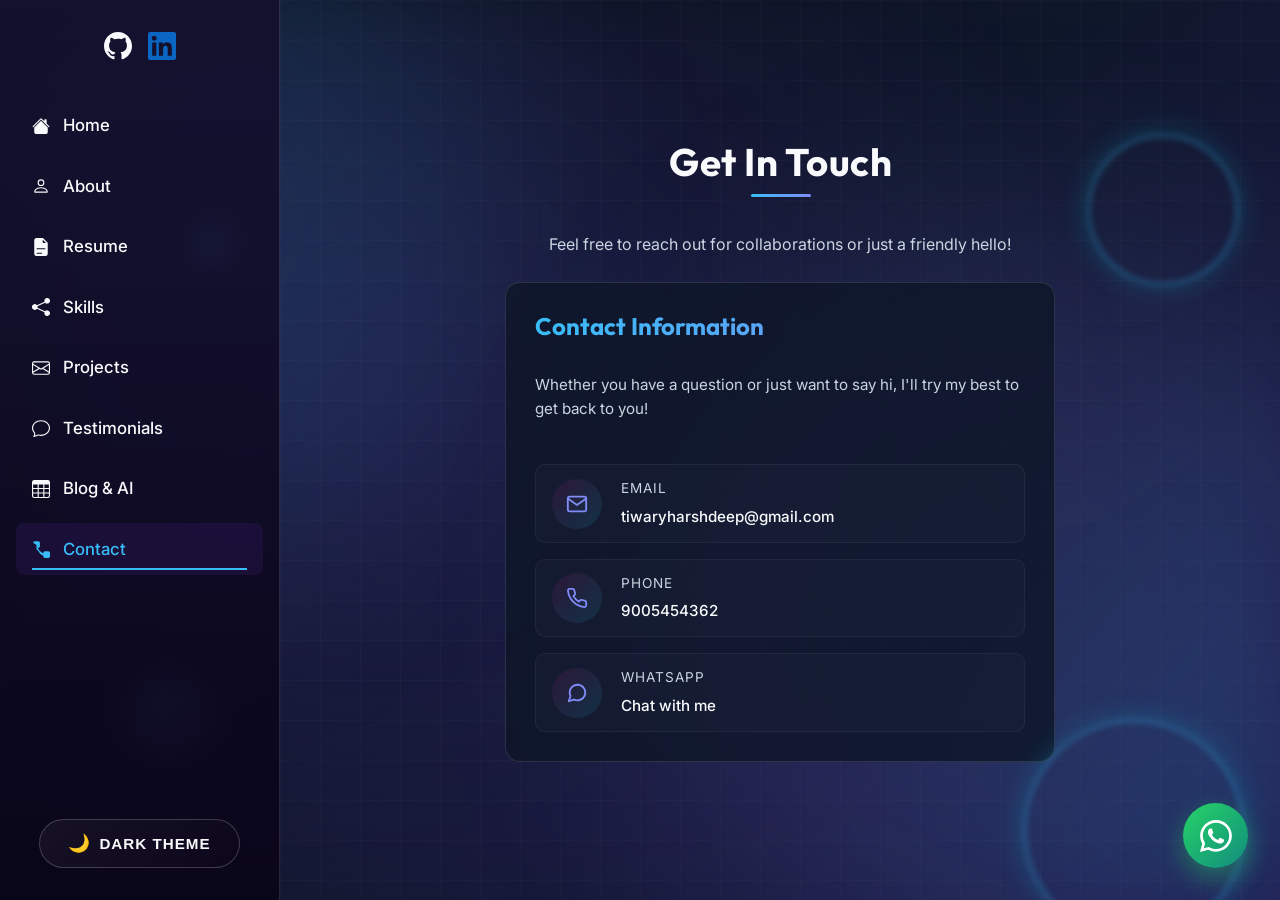
==== commit be21cc13: "Update portfolio website" ====
--- a/contact.html
+++ b/contact.html
@@ -84,16 +84,6 @@
                                     <a href="#" class="contact-link action-modal-trigger" data-type="whatsapp" data-target="919005454362" style="font-size: 0.95rem;">Chat with me</a>
                                 </div>
                             </div>
-                            
-                            <div class="contact-method" style="padding: 0.8rem 1rem;">
-                                <div class="method-icon">
-                                    <svg width="22" height="22" viewBox="0 0 24 24" fill="#0A66C2" xmlns="http://www.w3.org/2000/svg"><path d="M20.447 20.452h-3.554v-5.569c0-1.328-.027-3.037-1.852-3.037-1.853 0-2.136 1.445-2.136 2.939v5.667H9.351V9h3.414v1.561h.046c.477-.9 1.637-1.85 3.37-1.85 3.601 0 4.267 2.37 4.267 5.455v6.286zM5.337 7.433c-1.144 0-2.063-.926-2.063-2.065 0-1.138.92-2.063 2.063-2.063 1.14 0 2.064.925 2.064 2.063 0 1.139-.925 2.065-2.064 2.065zm1.782 13.019H3.555V9h3.564v11.452zM22.225 0H1.771C.792 0 0 .774 0 1.729v20.542C0 23.227.792 24 1.771 24h20.451C23.2 24 24 23.227 24 22.271V1.729C24 .774 23.2 0 22.222 0h.003z"/></svg>
-                                </div>
-                                <div class="method-details">
-                                    <span class="method-title" style="font-size: 0.85rem;">LinkedIn</span>
-                                    <a href="https://www.linkedin.com/in/harshdeep-tiwari-464042344" target="_blank" rel="noopener noreferrer" class="contact-link" style="font-size: 0.95rem;">Connect on LinkedIn</a>
-                                </div>
-                            </div>
                         </div>
                     </div>
                 </div>
--- a/main.css
+++ b/main.css
@@ -0,0 +1,226 @@
+@import url('https://fonts.googleapis.com/css2?family=Dancing+Script:wght@700&family=Inter:wght@300;400;500&family=Manrope:wght@400;500;600;700&family=Outfit:wght@500;700&family=Sora:wght@700&display=swap');
+
+:root {
+    /* Colors - Dark Mode (Deep Midnight Slate) */
+    --bg-color: #0b0f19;
+    --bg-gradient: linear-gradient(135deg, #0b0f19 0%, #0f172a 50%, #1e1b4b 100%);
+    --primary-accent: #38bdf8; /* Sky Cyan */
+    --secondary-accent: #818cf8; /* Violet Indigo */
+    --accent-color: #10b981; /* Emerald */
+    --highlight-color: #f59e0b; /* Amber */
+    --text-color: #f8fafc; /* Crisp Slate White */
+    --text-muted: #cbd5e1; /* Slate 300 - High Contrast Readable Text */
+    --card-bg: rgba(15, 23, 42, 0.85);
+    --border-color: rgba(255, 255, 255, 0.12);
+    
+    /* Typography */
+    --font-body: 'Inter', sans-serif;
+    --font-heading: 'Outfit', sans-serif;
+    --font-script: 'Dancing Script', cursive;
+    --font-name: 'Sora', sans-serif;
+    --font-tagline: 'Manrope', sans-serif;
+    
+    /* Effects */
+    --glow-primary: 0 0 20px rgba(56, 189, 248, 0.4);
+    --glow-secondary: 0 0 20px rgba(129, 140, 248, 0.4);
+    --transition: all 0.3s cubic-bezier(0.4, 0, 0.2, 1);
+}
+
+[data-theme="light"] {
+    --bg-color: #f8fafc;
+    --bg-gradient: linear-gradient(135deg, #ffffff 0%, #f1f5f9 100%);
+    --primary-accent: #0284c7; /* Vibrant Sky Cyan/Blue */
+    --secondary-accent: #4f46e5; /* Vibrant Indigo */
+    --text-color: #0f172a; /* Deep Slate Black for Maximum Clarity */
+    --text-muted: #334155; /* Slate 700 - Highly Legible Body Text */
+    --card-bg: #ffffff; /* Crisp Solid White */
+    --border-color: #cbd5e1; /* Crisp Slate Border */
+    --glow-primary: 0 4px 15px rgba(2, 132, 199, 0.15);
+    --glow-secondary: 0 4px 15px rgba(79, 70, 229, 0.15);
+}
+
+/* Custom Thin Scrollbar */
+::-webkit-scrollbar {
+    width: 6px;
+    height: 6px;
+}
+::-webkit-scrollbar-track {
+    background: var(--bg-color);
+}
+::-webkit-scrollbar-thumb {
+    background: var(--secondary-accent);
+    border-radius: 10px;
+}
+::-webkit-scrollbar-thumb:hover {
+    background: var(--primary-accent);
+}
+
+/* Light Theme Typography & Readability Overrides */
+[data-theme="light"] {
+    color: #0f172a;
+}
+
+[data-theme="light"] .hero-name {
+    background: linear-gradient(135deg, #0f172a 0%, #1e293b 100%) !important;
+    -webkit-background-clip: text !important;
+    -webkit-text-fill-color: transparent !important;
+    filter: none !important;
+}
+
+[data-theme="light"] .highlight-name,
+[data-theme="light"] .highlight-text {
+    color: #0284c7 !important;
+    -webkit-text-fill-color: #0284c7 !important;
+    background: none !important;
+}
+
+[data-theme="light"] .hero-tagline {
+    color: #0284c7 !important;
+    -webkit-text-fill-color: #0284c7 !important;
+    font-weight: 600 !important;
+    filter: none !important;
+}
+
+[data-theme="light"] .hero-description,
+[data-theme="light"] .section-paragraph,
+[data-theme="light"] p {
+    color: #334155 !important;
+}
+
+[data-theme="light"] .section-title,
+[data-theme="light"] .section-subtitle,
+[data-theme="light"] h1, 
+[data-theme="light"] h2, 
+[data-theme="light"] h3, 
+[data-theme="light"] h4 {
+    color: #0f172a !important;
+    -webkit-text-fill-color: #0f172a !important;
+    filter: none !important;
+}
+
+[data-theme="light"] .card {
+    background: #ffffff !important;
+    border-color: #cbd5e1 !important;
+    box-shadow: 0 10px 30px -5px rgba(15, 23, 42, 0.06), 0 4px 6px -2px rgba(15, 23, 42, 0.04) !important;
+}
+
+[data-theme="light"] .sidebar {
+    background: rgba(255, 255, 255, 0.96) !important;
+    border-right-color: #cbd5e1 !important;
+}
+
+[data-theme="light"] .nav-links a {
+    color: #1e293b !important;
+}
+
+[data-theme="light"] .nav-links a:hover,
+[data-theme="light"] .nav-links a.active {
+    background: rgba(2, 132, 199, 0.1) !important;
+    color: #0284c7 !important;
+}
+
+[data-theme="light"] .btn-secondary,
+[data-theme="light"] .btn-outline {
+    background: #ffffff !important;
+    color: #0f172a !important;
+    border-color: #cbd5e1 !important;
+}
+
+[data-theme="light"] .btn-secondary:hover,
+[data-theme="light"] .btn-outline:hover {
+    background: #f1f5f9 !important;
+    color: #0284c7 !important;
+    border-color: #0284c7 !important;
+}
+
+[data-theme="light"] .section-badge {
+    background: rgba(2, 132, 199, 0.1) !important;
+    color: #0284c7 !important;
+    border-color: rgba(2, 132, 199, 0.2) !important;
+}
+
+[data-theme="light"] .feature-box {
+    background: #f8fafc !important;
+    border-color: #e2e8f0 !important;
+}
+
+[data-theme="light"] .service-tags li {
+    background: #f1f5f9 !important;
+    color: #0284c7 !important;
+    border-color: #cbd5e1 !important;
+}
+
+[data-theme="light"] .project-card .project-title,
+[data-theme="light"] .project-title {
+    color: #0284c7 !important;
+    -webkit-text-fill-color: #0284c7 !important;
+    background: none !important;
+    filter: none !important;
+}
+
+[data-theme="light"] .project-card .project-tech {
+    color: #4f46e5 !important;
+}
+
+[data-theme="light"] .project-card p {
+    color: #334155 !important;
+}
+
+/* Base Reset */
+*, *::before, *::after {
+    box-sizing: border-box;
+    margin: 0;
+    padding: 0;
+}
+
+html {
+    scroll-behavior: smooth;
+}
+
+body {
+    background-color: var(--bg-color);
+    background-image: var(--bg-gradient);
+    background-size: cover;
+    background-position: center;
+    background-attachment: fixed;
+    color: var(--text-color);
+    font-family: var(--font-body);
+    line-height: 1.6;
+    overflow-x: hidden;
+    -webkit-font-smoothing: antialiased;
+}
+
+h1, h2, h3, h4, h5, h6 {
+    font-family: var(--font-heading);
+    line-height: 1.2;
+    margin-bottom: 1rem;
+}
+
+a {
+    color: var(--secondary-accent);
+    text-decoration: none;
+    transition: var(--transition);
+}
+
+a:hover {
+    color: var(--primary-accent);
+}
+
+ul {
+    list-style: none;
+}
+
+img {
+    max-width: 100%;
+    display: block;
+}
+
+/* Global No Glow Overrides for all buttons */
+.btn, .btn-primary, .btn-secondary, .btn-outline, .glow-effect, .theme-toggle-btn, .submit-btn, button {
+    box-shadow: none !important;
+}
+
+.btn:hover, .btn-primary:hover, .btn-secondary:hover, .btn-outline:hover, .glow-effect:hover, .theme-toggle-btn:hover, .submit-btn:hover, button:hover {
+    box-shadow: none !important;
+    filter: none !important;
+}
--- a/layout.css
+++ b/layout.css
@@ -8,20 +8,22 @@
 }
 
 section {
-    padding: 6rem 0;
+    padding: 6.5rem 0;
     position: relative;
 }
 
 .section-header {
     text-align: center;
-    margin-bottom: 4rem;
+    margin-bottom: 4.5rem;
 }
 
 .section-title {
-    font-size: 2.5rem;
+    font-size: 2.4rem;
+    font-weight: 700;
+    letter-spacing: 0.5px;
     display: inline-block;
     position: relative;
-    padding-bottom: 0.5rem;
+    padding-bottom: 0.75rem;
 }
 
 .section-title::after {
@@ -64,64 +66,74 @@
 
 /* Hero Section Layout */
 .hero-section {
-    min-height: 100vh;
-    display: flex;
-    align-items: center;
-    padding-top: 80px;
-    padding-bottom: 40px;
+    min-height: 85vh;
+    display: flex;
+    align-items: center;
+    padding-top: 60px;
+    padding-bottom: 60px;
 }
 
 .hero-container {
+    display: grid;
+    grid-template-columns: 1.15fr 0.85fr;
+    align-items: center;
+    justify-content: space-between;
+    gap: 3.5rem;
+    width: 100%;
+}
+
+.hero-content {
     display: flex;
     flex-direction: column;
-    align-items: center;
-    text-align: center;
-    justify-content: center;
-    gap: 2rem;
-}
-
-.hero-content {
-    display: flex;
-    flex-direction: column;
-    align-items: center;
-    text-align: center;
+    align-items: flex-start;
+    text-align: left;
 }
 
 .hero-name {
-    font-size: 3rem;
-    font-weight: 700;
+    font-size: 3.2rem;
+    font-weight: 800;
     margin-bottom: 0.8rem;
     font-family: var(--font-name);
-    background: linear-gradient(to bottom, #ffffff 0%, #cccccc 30%, #999999 50%, #ffffff 51%, #e6e6e6 100%);
+    color: var(--text-color);
+    line-height: 1.2;
+    letter-spacing: -0.5px;
+}
+
+.highlight-name {
+    background: linear-gradient(135deg, var(--primary-accent), var(--secondary-accent));
     -webkit-background-clip: text;
     -webkit-text-fill-color: transparent;
-    filter: drop-shadow(2px 4px 2px rgba(0,0,0,0.8)) drop-shadow(0 0 15px var(--primary-accent)) drop-shadow(0 0 30px var(--secondary-accent));
-    line-height: 1.3;
 }
 
 .hero-tagline {
-    font-size: 1.3rem;
-    margin-bottom: 1.5rem;
-    max-width: 600px;
+    font-size: 1.25rem;
+    font-weight: 600;
+    margin-bottom: 1.2rem;
     font-family: var(--font-tagline);
-    background: linear-gradient(to bottom, #e0f7fa 0%, #80deea 100%);
-    -webkit-background-clip: text;
-    -webkit-text-fill-color: transparent;
-    filter: drop-shadow(1px 2px 1px rgba(0,0,0,0.8)) drop-shadow(0 0 10px var(--secondary-accent));
+    color: var(--primary-accent);
+}
+
+.hero-description {
+    font-size: 1.05rem;
+    color: var(--text-muted);
+    line-height: 1.7;
+    margin-bottom: 2rem;
+    max-width: 560px;
 }
 
 .hero-cta {
     display: flex;
+    justify-content: flex-start;
+    flex-wrap: wrap;
+    gap: 1rem;
+}
+
+.hero-image-wrapper {
+    display: flex;
     justify-content: center;
-    flex-wrap: wrap;
-    gap: 1.2rem;
-}
-
-.hero-image-wrapper {
-    display: flex;
-    justify-content: center;
-    align-items: center;
-    margin-bottom: 0.5rem;
+    align-items: center;
+    width: 100%;
+    position: relative;
 }
 
 .profile-placeholder {
@@ -136,16 +148,16 @@
 }
 
 .btn {
-    padding: 0.7rem 1.6rem;
-    border-radius: 8px;
-    font-size: 0.9rem;
+    padding: 0.75rem 1.8rem;
+    border-radius: 10px;
+    font-size: 0.95rem;
     font-weight: 600;
     cursor: pointer;
     text-align: center;
     display: inline-flex;
     align-items: center;
     justify-content: center;
-    gap: 0.5rem;
+    gap: 0.6rem;
     transition: all 0.25s ease;
     text-transform: none;
     letter-spacing: 0.3px;
@@ -155,41 +167,328 @@
     background: linear-gradient(135deg, #0ea5e9, #0284c7);
     color: #ffffff;
     border: 1px solid rgba(255, 255, 255, 0.15);
-    box-shadow: 0 4px 12px rgba(14, 165, 233, 0.25);
+    box-shadow: none !important;
 }
 
 .btn-primary:hover {
     background: linear-gradient(135deg, #0284c7, #0369a1);
-    box-shadow: 0 6px 16px rgba(14, 165, 233, 0.35);
+    box-shadow: none !important;
     transform: translateY(-2px);
 }
 
 .btn-secondary {
-    background: rgba(255, 255, 255, 0.05);
+    background: rgba(255, 255, 255, 0.06);
     backdrop-filter: blur(8px);
     color: var(--text-color);
-    border: 1px solid rgba(255, 255, 255, 0.2);
-    box-shadow: 0 2px 8px rgba(0, 0, 0, 0.1);
+    border: 1px solid var(--border-color);
+    box-shadow: none !important;
 }
 
 .btn-secondary:hover {
     background: rgba(255, 255, 255, 0.12);
+    color: var(--primary-accent);
+    border-color: var(--primary-accent);
+    box-shadow: none !important;
+    transform: translateY(-2px);
+}
+
+.btn-outline {
+    background: transparent;
+    color: var(--text-color);
+    border: 1px solid var(--primary-accent);
+    box-shadow: none !important;
+}
+
+.btn-outline:hover {
+    background: rgba(56, 189, 248, 0.1);
+    color: var(--primary-accent);
+    box-shadow: none !important;
+    transform: translateY(-2px);
+}
+
+/* Section Common Spacing & Badges */
+.section-padding {
+    padding: 5.5rem 0;
+}
+
+.status-pill {
+    display: inline-flex;
+    align-items: center;
+    gap: 0.6rem;
+    padding: 0.4rem 1.1rem;
+    border-radius: 30px;
+    font-size: 0.85rem;
+    font-weight: 600;
+    background: rgba(56, 189, 248, 0.12);
+    color: var(--primary-accent);
+    border: 1px solid rgba(56, 189, 248, 0.25);
+    margin-bottom: 1.2rem;
+}
+
+.pulse-dot {
+    width: 8px;
+    height: 8px;
+    border-radius: 50%;
+    background-color: #10b981;
+    box-shadow: 0 0 10px #10b981;
+    animation: pulse-ring 2s infinite;
+}
+
+@keyframes pulse-ring {
+    0% { transform: scale(0.95); box-shadow: 0 0 0 0 rgba(16, 185, 129, 0.7); }
+    70% { transform: scale(1); box-shadow: 0 0 0 8px rgba(16, 185, 129, 0); }
+    100% { transform: scale(0.95); box-shadow: 0 0 0 0 rgba(16, 185, 129, 0); }
+}
+
+.section-badge {
+    display: inline-block;
+    padding: 0.35rem 0.95rem;
+    border-radius: 20px;
+    font-size: 0.75rem;
+    font-weight: 700;
+    letter-spacing: 1.2px;
+    text-transform: uppercase;
+    background: rgba(56, 189, 248, 0.1);
+    color: var(--primary-accent);
+    border: 1px solid rgba(56, 189, 248, 0.2);
+    margin-bottom: 0.8rem;
+}
+
+.section-subtitle {
+    font-size: 2.3rem;
+    font-weight: 800;
+    margin-bottom: 1rem;
+    line-height: 1.25;
+    color: var(--text-color);
+}
+
+.section-paragraph {
+    font-size: 1.05rem;
+    color: var(--text-muted);
+    line-height: 1.7;
+    margin-bottom: 2rem;
+}
+
+/* Alternating Grid Layouts (Image Left / Image Right) */
+.alternating-grid {
+    display: grid;
+    grid-template-columns: 1fr 1fr;
+    gap: 4rem;
+    align-items: center;
+}
+
+.alternating-grid.image-left {
+    grid-template-columns: 0.85fr 1.15fr;
+}
+
+.alternating-grid.image-right {
+    grid-template-columns: 1.15fr 0.85fr;
+}
+
+.mini-features-grid {
+    display: grid;
+    grid-template-columns: repeat(2, 1fr);
+    gap: 1.2rem;
+    margin-bottom: 2rem;
+}
+
+.feature-box {
+    display: flex;
+    align-items: flex-start;
+    gap: 0.9rem;
+    padding: 1.1rem;
+    border-radius: 12px;
+    background: rgba(255, 255, 255, 0.03);
+    border: 1px solid var(--border-color);
+    transition: var(--transition);
+}
+
+.feature-box:hover {
+    transform: translateY(-3px);
+    border-color: var(--primary-accent);
+}
+
+.box-icon {
+    font-size: 1.6rem;
+    flex-shrink: 0;
+}
+
+.feature-box h4 {
+    font-size: 0.95rem;
+    margin-bottom: 0.2rem;
+    color: var(--text-color);
+}
+
+.feature-box p {
+    font-size: 0.82rem;
+    color: var(--text-muted);
+    margin: 0;
+}
+
+/* Showcase Graphic Card */
+.about-card-graphic {
+    position: relative;
+    border-radius: 20px;
+    padding: 1.2rem;
+}
+
+.profile-card-inner {
+    position: relative;
+    border-radius: 15px;
+    overflow: hidden;
+}
+
+.showcase-img {
+    width: 100%;
+    height: 380px;
+    object-fit: cover;
+    border-radius: 15px;
+    transition: transform 0.5s ease;
+}
+
+.about-card-graphic:hover .showcase-img {
+    transform: scale(1.03);
+}
+
+.experience-floating-tag {
+    position: absolute;
+    bottom: 20px;
+    right: 20px;
+    background: linear-gradient(135deg, var(--primary-accent), var(--secondary-accent));
     color: #ffffff;
-    border-color: var(--primary-accent);
-    box-shadow: 0 4px 12px rgba(0, 0, 0, 0.2);
-    transform: translateY(-2px);
+    padding: 0.8rem 1.4rem;
+    border-radius: 14px;
+    box-shadow: 0 10px 25px rgba(0, 0, 0, 0.3);
+    display: flex;
+    flex-direction: column;
+    align-items: center;
+}
+
+.tag-number {
+    font-size: 0.95rem;
+    font-weight: 800;
+}
+
+.tag-label {
+    font-size: 0.75rem;
+    opacity: 0.9;
+}
+
+/* Services Grid & Cards */
+.services-grid {
+    display: grid;
+    grid-template-columns: repeat(3, 1fr);
+    gap: 2rem;
+    margin-top: 2rem;
+}
+
+.service-card {
+    padding: 2.5rem 2rem;
+    display: flex;
+    flex-direction: column;
+    align-items: flex-start;
+    text-align: left;
+    transition: var(--transition);
+}
+
+.service-icon {
+    font-size: 2.8rem;
+    margin-bottom: 1.2rem;
+}
+
+.service-card h3 {
+    font-size: 1.35rem;
+    margin-bottom: 0.8rem;
+    color: var(--text-color);
+}
+
+.service-card p {
+    font-size: 0.95rem;
+    color: var(--text-muted);
+    line-height: 1.6;
+    margin-bottom: 1.5rem;
+    flex-grow: 1;
+}
+
+.service-tags {
+    display: flex;
+    flex-wrap: wrap;
+    gap: 0.5rem;
+}
+
+.service-tags li {
+    font-size: 0.75rem;
+    font-weight: 600;
+    padding: 0.3rem 0.75rem;
+    border-radius: 15px;
+    background: rgba(255, 255, 255, 0.05);
+    border: 1px solid var(--border-color);
+    color: var(--primary-accent);
+}
+
+/* CTA Card Banner */
+.cta-card {
+    padding: 4rem 2rem;
+    background: linear-gradient(135deg, rgba(56, 189, 248, 0.08), rgba(129, 140, 248, 0.08));
+    border: 1px solid var(--primary-accent);
+    border-radius: 20px;
+    display: flex;
+    flex-direction: column;
+    align-items: center;
+    text-align: center;
+}
+
+.cta-card h2 {
+    font-size: 2.4rem;
+    margin-bottom: 1rem;
+    color: var(--text-color);
+}
+
+.cta-card p {
+    font-size: 1.1rem;
+    color: var(--text-muted);
+    max-width: 600px;
+    margin-bottom: 2rem;
+}
+
+.cta-buttons {
+    display: flex;
+    gap: 1.2rem;
+    flex-wrap: wrap;
+    justify-content: center;
+}
+
+@media (max-width: 992px) {
+    .hero-container,
+    .alternating-grid,
+    .alternating-grid.image-left,
+    .alternating-grid.image-right {
+        grid-template-columns: 1fr;
+        gap: 2.5rem;
+        text-align: center;
+    }
+    
+    .hero-content {
+        align-items: center;
+        text-align: center;
+    }
+    
+    .hero-cta {
+        justify-content: center;
+    }
+    
+    .services-grid {
+        grid-template-columns: repeat(2, 1fr);
+    }
 }
 
 @media (max-width: 768px) {
-    .hero-container {
-        flex-direction: column;
-        text-align: center;
-        padding-top: 2rem;
-    }
-    
-    .hero-name { font-size: 2.2rem; }
-    .hero-tagline { font-size: 1.1rem; margin: 0 auto 1.5rem; }
-    .hero-cta { justify-content: center; }
+    .hero-name { font-size: 2.3rem; }
+    .hero-tagline { font-size: 1.1rem; }
+    .services-grid { grid-template-columns: 1fr; }
+    .mini-features-grid { grid-template-columns: 1fr; }
+    .section-subtitle { font-size: 1.8rem; }
+    .cta-card h2 { font-size: 1.8rem; }
 }
 
 /* Sidebar Layout */
@@ -339,8 +638,8 @@
 }
 
 .theme-toggle-btn:hover {
-    transform: translateY(-4px) scale(1.05);
-    box-shadow: 0 10px 25px rgba(255, 0, 122, 0.5);
+    transform: translateY(-2px) scale(1.02);
+    box-shadow: none !important;
     border-color: var(--primary-accent);
     color: var(--primary-accent);
 }
@@ -1145,8 +1444,8 @@
     align-items: center;
     flex-wrap: wrap;
     gap: 1.5rem;
-    padding: 2rem 2.5rem;
-    margin-bottom: 2.5rem;
+    padding: 2.25rem 2.5rem;
+    margin-bottom: 3rem;
 }
 
 .resume-download-box {
@@ -1157,17 +1456,20 @@
 }
 
 .resume-section {
-    margin-bottom: 2.5rem;
+    margin-bottom: 3rem;
+    padding: 2.25rem;
 }
 
 .resume-section-title {
-    font-size: 1.4rem;
+    font-size: 1.3rem;
+    font-weight: 700;
+    letter-spacing: 0.5px;
     color: var(--primary-accent);
     margin-bottom: 1.5rem;
     display: flex;
     align-items: center;
     gap: 0.75rem;
-    border-bottom: 1px solid var(--border-color, rgba(255, 255, 255, 0.1));
+    border-bottom: 1px solid rgba(0, 240, 255, 0.2);
     padding-bottom: 0.75rem;
 }
 
@@ -1179,7 +1481,7 @@
 
 .resume-timeline-item {
     position: relative;
-    margin-bottom: 2rem;
+    margin-bottom: 2.5rem;
 }
 
 .resume-timeline-item:last-child {
@@ -1201,30 +1503,36 @@
 .resume-item-header {
     display: flex;
     justify-content: space-between;
-    align-items: baseline;
+    align-items: center;
     flex-wrap: wrap;
     gap: 0.5rem;
-    margin-bottom: 0.5rem;
+    margin-bottom: 0.4rem;
 }
 
 .resume-item-title {
-    font-size: 1.2rem;
+    font-size: 1.15rem;
     color: var(--text-color);
     font-weight: 600;
+    line-height: 1.3;
 }
 
 .resume-item-subtitle {
     font-size: 0.95rem;
     color: var(--secondary-accent);
     font-weight: 500;
+    line-height: 1.4;
 }
 
 .resume-item-date {
     font-size: 0.85rem;
-    color: var(--text-muted);
-    background: rgba(255, 255, 255, 0.05);
-    padding: 0.2rem 0.6rem;
+    font-weight: 600;
+    color: var(--primary-accent);
+    background: rgba(0, 240, 255, 0.08);
+    border: 1px solid rgba(0, 240, 255, 0.2);
+    padding: 0.25rem 0.75rem;
     border-radius: 12px;
+    display: inline-flex;
+    align-items: center;
 }
 
 .resume-bullet-list {
@@ -1235,20 +1543,27 @@
 
 .resume-bullet-list li {
     position: relative;
-    padding-left: 1.25rem;
-    margin-bottom: 0.5rem;
+    padding-left: 1.5rem;
+    margin-bottom: 0.6rem;
     color: var(--text-muted);
     font-size: 0.95rem;
-    line-height: 1.6;
+    line-height: 1.65;
+    text-align: left;
+}
+
+.resume-bullet-list li:last-child {
+    margin-bottom: 0;
 }
 
 .resume-bullet-list li::before {
     content: '▹';
     position: absolute;
     left: 0;
+    top: 0.05rem;
     color: var(--primary-accent);
     font-size: 1.1rem;
     line-height: 1;
+    font-weight: bold;
 }
 
 .resume-skills-grid {
@@ -1295,7 +1610,8 @@
 }
 
 .pdf-viewer-card {
-    padding: 1.5rem;
+    padding: 2rem;
+    margin-bottom: 3rem;
     border-radius: 16px;
     background: var(--card-bg, rgba(20, 20, 30, 0.6));
     backdrop-filter: blur(10px);
@@ -1427,5 +1743,80 @@
     font-weight: 600;
 }
 
-
-
+/* Sticky Resume Navigator Next to Content */
+.resume-wrapper {
+    display: grid;
+    grid-template-columns: 1fr 240px;
+    gap: 2rem;
+    align-items: start;
+    position: relative;
+    width: 100%;
+}
+
+.resume-main-column {
+    min-width: 0;
+    width: 100%;
+}
+
+.resume-sticky-nav {
+    position: sticky;
+    top: 2rem;
+    z-index: 90;
+}
+
+.sticky-nav-card {
+    padding: 1.25rem 1rem;
+    border-radius: 14px;
+    background: var(--card-bg, rgba(20, 20, 35, 0.7));
+    backdrop-filter: blur(12px);
+    border: 1px solid var(--border-color, rgba(255, 255, 255, 0.1));
+}
+
+.sticky-nav-title {
+    font-size: 0.75rem;
+    text-transform: uppercase;
+    letter-spacing: 1px;
+    color: var(--primary-accent);
+    font-weight: 700;
+    display: block;
+    margin-bottom: 0.8rem;
+    padding-left: 0.4rem;
+}
+
+.sticky-nav-list {
+    display: flex;
+    flex-direction: column;
+    gap: 0.35rem;
+}
+
+.sticky-nav-link {
+    font-size: 0.82rem;
+    color: var(--text-muted);
+    padding: 0.45rem 0.7rem;
+    border-radius: 8px;
+    display: flex;
+    align-items: center;
+    gap: 0.45rem;
+    transition: all 0.25s ease;
+    border-left: 3px solid transparent;
+}
+
+.sticky-nav-link:hover,
+.sticky-nav-link.active {
+    color: #ffffff;
+    background: rgba(0, 240, 255, 0.12);
+    border-left-color: var(--primary-accent);
+    font-weight: 600;
+}
+
+@media (max-width: 992px) {
+    .resume-wrapper {
+        grid-template-columns: 1fr;
+    }
+    .resume-sticky-nav {
+        display: none;
+    }
+}
+
+
+
--- a/animations.css
+++ b/animations.css
@@ -173,11 +173,11 @@
     animation: float 6s ease-in-out infinite;
 }
 
-/* Professional Button Hover Styling */
+/* Professional Button Hover Styling - No Glow */
 .glow-effect {
     position: relative;
     z-index: 1;
-    box-shadow: 0 4px 14px rgba(14, 165, 233, 0.2);
+    box-shadow: none !important;
 }
 
 .glow-effect::before {
@@ -185,7 +185,7 @@
 }
 
 .glow-effect:hover {
-    box-shadow: 0 6px 18px rgba(14, 165, 233, 0.3);
+    box-shadow: none !important;
     transform: translateY(-2px);
 }
 
